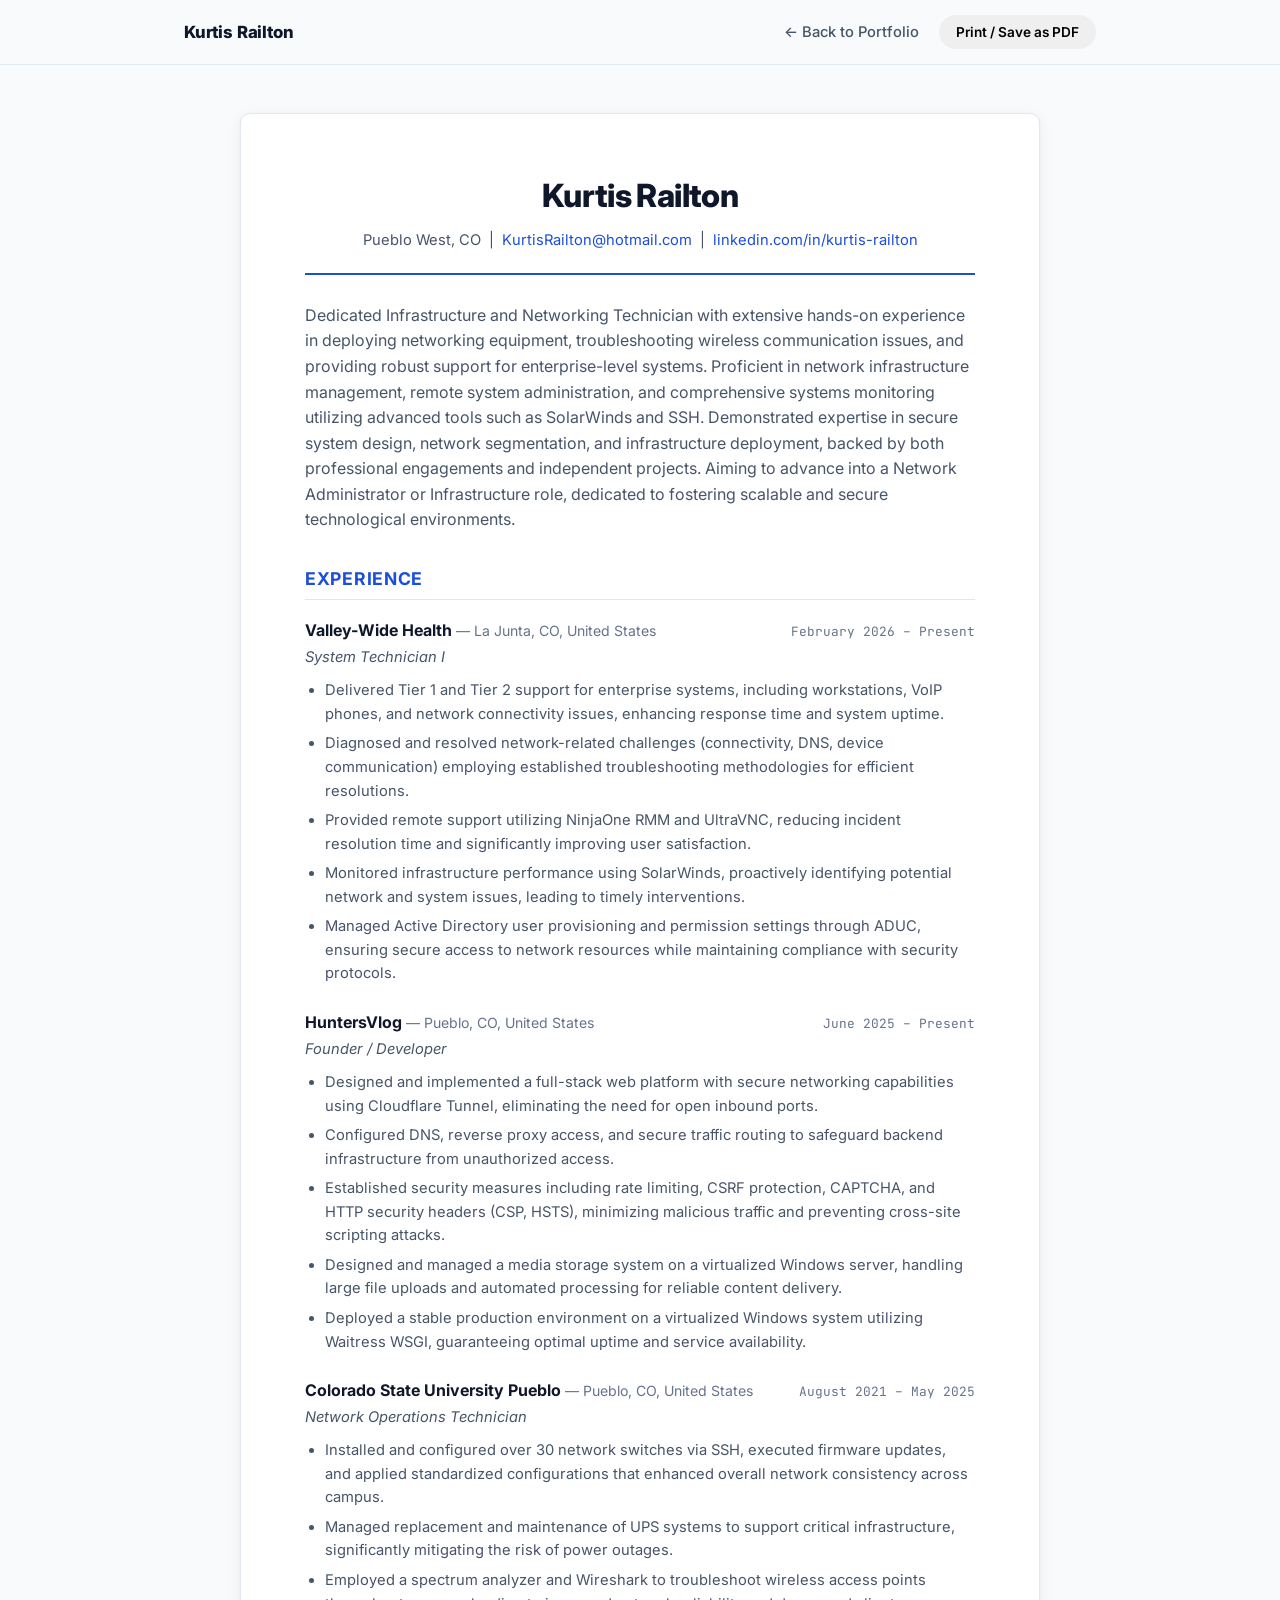
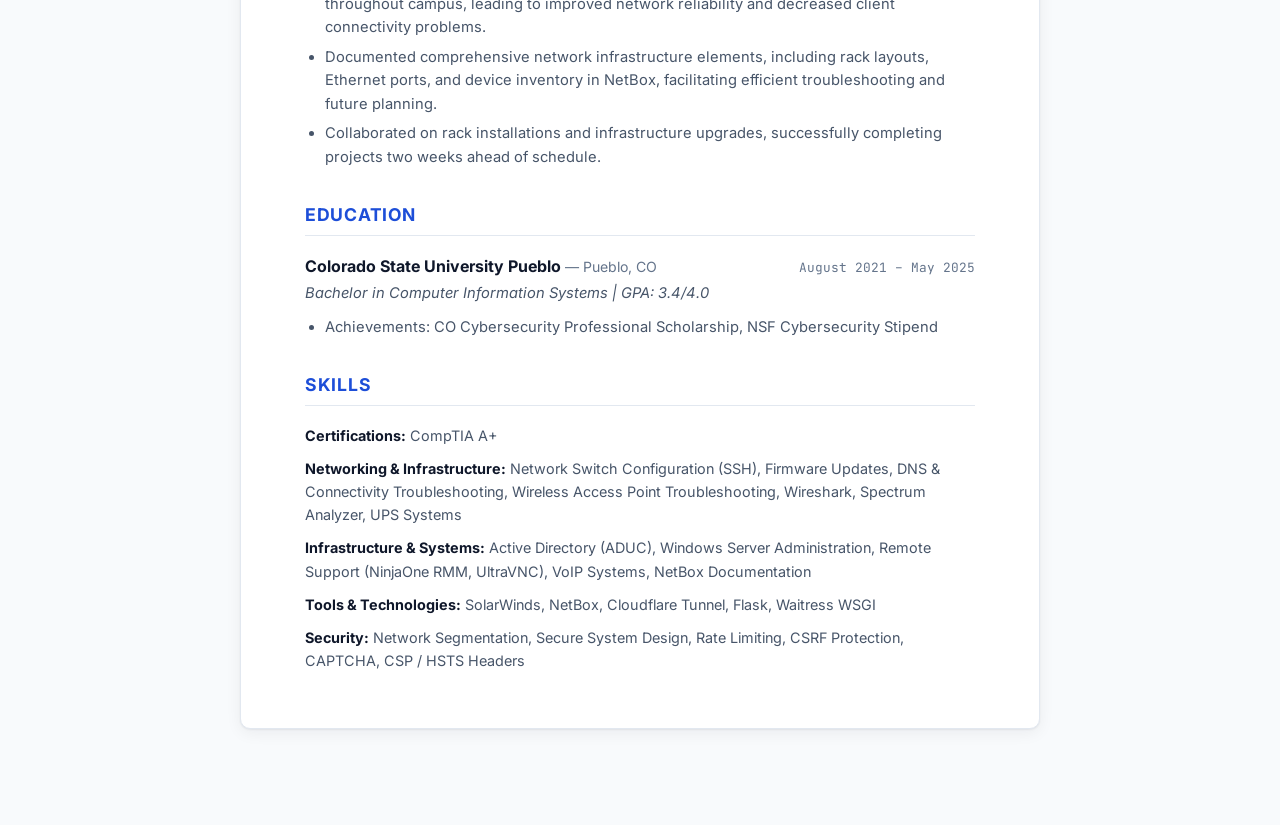
==== resume.html @ d940885b "The Start of the PortFolio" ====
<!DOCTYPE html>
<html lang="en">
<head>
<meta charset="UTF-8">
<meta name="viewport" content="width=device-width, initial-scale=1.0">
<title>Resume — Kurtis Railton</title>
<meta name="description" content="Resume of Kurtis Railton, Infrastructure and Networking Technician.">
<link rel="preconnect" href="https://fonts.googleapis.com">
<link rel="preconnect" href="https://fonts.gstatic.com" crossorigin>
<link href="https://fonts.googleapis.com/css2?family=Inter:wght@400;500;600;700;800&family=JetBrains+Mono:wght@400;500&display=swap" rel="stylesheet">
<link rel="stylesheet" href="css/style.css">
<link rel="stylesheet" href="css/resume.css">
</head>
<body>

<header class="site-header no-print">
  <nav class="nav container">
    <a href="index.html" class="nav-brand">Kurtis Railton</a>
    <ul class="nav-links nav-links-static">
      <li><a href="index.html">← Back to Portfolio</a></li>
      <li><button class="btn btn-small" id="printBtn">Print / Save as PDF</button></li>
    </ul>
  </nav>
</header>

<main class="resume-page">
  <div class="resume-sheet">

    <header class="resume-head">
      <h1>Kurtis Railton</h1>
      <p class="resume-contact">
        Pueblo West, CO &nbsp;|&nbsp;
        <a href="mailto:KurtisRailton@hotmail.com">KurtisRailton@hotmail.com</a> &nbsp;|&nbsp;
        <a href="https://www.linkedin.com/in/kurtis-railton/" target="_blank" rel="noopener">linkedin.com/in/kurtis-railton</a>
      </p>
    </header>

    <section class="resume-section">
      <p class="resume-summary">
        Dedicated Infrastructure and Networking Technician with extensive hands-on experience in
        deploying networking equipment, troubleshooting wireless communication issues, and
        providing robust support for enterprise-level systems. Proficient in network
        infrastructure management, remote system administration, and comprehensive systems
        monitoring utilizing advanced tools such as SolarWinds and SSH. Demonstrated expertise in
        secure system design, network segmentation, and infrastructure deployment, backed by both
        professional engagements and independent projects. Aiming to advance into a Network
        Administrator or Infrastructure role, dedicated to fostering scalable and secure
        technological environments.
      </p>
    </section>

    <section class="resume-section">
      <h2>Experience</h2>

      <div class="resume-entry">
        <div class="resume-entry-head">
          <h3>Valley-Wide Health <span class="resume-loc">— La Junta, CO, United States</span></h3>
          <span class="resume-date">February 2026 – Present</span>
        </div>
        <p class="resume-role">System Technician I</p>
        <ul>
          <li>Delivered Tier 1 and Tier 2 support for enterprise systems, including workstations, VoIP phones, and network connectivity issues, enhancing response time and system uptime.</li>
          <li>Diagnosed and resolved network-related challenges (connectivity, DNS, device communication) employing established troubleshooting methodologies for efficient resolutions.</li>
          <li>Provided remote support utilizing NinjaOne RMM and UltraVNC, reducing incident resolution time and significantly improving user satisfaction.</li>
          <li>Monitored infrastructure performance using SolarWinds, proactively identifying potential network and system issues, leading to timely interventions.</li>
          <li>Managed Active Directory user provisioning and permission settings through ADUC, ensuring secure access to network resources while maintaining compliance with security protocols.</li>
        </ul>
      </div>

      <div class="resume-entry">
        <div class="resume-entry-head">
          <h3>HuntersVlog <span class="resume-loc">— Pueblo, CO, United States</span></h3>
          <span class="resume-date">June 2025 – Present</span>
        </div>
        <p class="resume-role">Founder / Developer</p>
        <ul>
          <li>Designed and implemented a full-stack web platform with secure networking capabilities using Cloudflare Tunnel, eliminating the need for open inbound ports.</li>
          <li>Configured DNS, reverse proxy access, and secure traffic routing to safeguard backend infrastructure from unauthorized access.</li>
          <li>Established security measures including rate limiting, CSRF protection, CAPTCHA, and HTTP security headers (CSP, HSTS), minimizing malicious traffic and preventing cross-site scripting attacks.</li>
          <li>Designed and managed a media storage system on a virtualized Windows server, handling large file uploads and automated processing for reliable content delivery.</li>
          <li>Deployed a stable production environment on a virtualized Windows system utilizing Waitress WSGI, guaranteeing optimal uptime and service availability.</li>
        </ul>
      </div>

      <div class="resume-entry">
        <div class="resume-entry-head">
          <h3>Colorado State University Pueblo <span class="resume-loc">— Pueblo, CO, United States</span></h3>
          <span class="resume-date">August 2021 – May 2025</span>
        </div>
        <p class="resume-role">Network Operations Technician</p>
        <ul>
          <li>Installed and configured over 30 network switches via SSH, executed firmware updates, and applied standardized configurations that enhanced overall network consistency across campus.</li>
          <li>Managed replacement and maintenance of UPS systems to support critical infrastructure, significantly mitigating the risk of power outages.</li>
          <li>Employed a spectrum analyzer and Wireshark to troubleshoot wireless access points throughout campus, leading to improved network reliability and decreased client connectivity problems.</li>
          <li>Documented comprehensive network infrastructure elements, including rack layouts, Ethernet ports, and device inventory in NetBox, facilitating efficient troubleshooting and future planning.</li>
          <li>Collaborated on rack installations and infrastructure upgrades, successfully completing projects two weeks ahead of schedule.</li>
        </ul>
      </div>
    </section>

    <section class="resume-section">
      <h2>Education</h2>
      <div class="resume-entry">
        <div class="resume-entry-head">
          <h3>Colorado State University Pueblo <span class="resume-loc">— Pueblo, CO</span></h3>
          <span class="resume-date">August 2021 – May 2025</span>
        </div>
        <p class="resume-role">Bachelor in Computer Information Systems | GPA: 3.4/4.0</p>
        <ul>
          <li>Achievements: CO Cybersecurity Professional Scholarship, NSF Cybersecurity Stipend</li>
        </ul>
      </div>
    </section>

    <section class="resume-section">
      <h2>Skills</h2>
      <div class="resume-skills">
        <p><strong>Certifications:</strong> CompTIA A+</p>
        <p><strong>Networking &amp; Infrastructure:</strong> Network Switch Configuration (SSH), Firmware Updates, DNS &amp; Connectivity Troubleshooting, Wireless Access Point Troubleshooting, Wireshark, Spectrum Analyzer, UPS Systems</p>
        <p><strong>Infrastructure &amp; Systems:</strong> Active Directory (ADUC), Windows Server Administration, Remote Support (NinjaOne RMM, UltraVNC), VoIP Systems, NetBox Documentation</p>
        <p><strong>Tools &amp; Technologies:</strong> SolarWinds, NetBox, Cloudflare Tunnel, Flask, Waitress WSGI</p>
        <p><strong>Security:</strong> Network Segmentation, Secure System Design, Rate Limiting, CSRF Protection, CAPTCHA, CSP / HSTS Headers</p>
      </div>
    </section>

  </div>
</main>

<script src="js/main.js"></script>
<script>
  document.getElementById('printBtn').addEventListener('click', () => window.print());
</script>
</body>
</html>
---- css/style.css ----
/* ---------- Design tokens ---------- */
:root {
  --bg: #f8fafc;
  --bg-alt: #eef2f7;
  --surface: #ffffff;
  --border: #e2e8f0;
  --text: #0f172a;
  --text-muted: #475569;
  --text-faint: #64748b;
  --accent: #1d4ed8;
  --accent-hover: #1e40af;
  --accent-soft: #dbeafe;
  --shadow: 0 1px 2px rgba(15, 23, 42, 0.06), 0 4px 16px rgba(15, 23, 42, 0.06);
  --radius: 10px;
  --font-sans: 'Inter', system-ui, -apple-system, Segoe UI, sans-serif;
  --font-mono: 'JetBrains Mono', ui-monospace, monospace;
}

@media (prefers-color-scheme: dark) {
  :root {
    --bg: #0b1220;
    --bg-alt: #0f172a;
    --surface: #111c33;
    --border: #1e293b;
    --text: #f1f5f9;
    --text-muted: #cbd5e1;
    --text-faint: #94a3b8;
    --accent: #60a5fa;
    --accent-hover: #93c5fd;
    --accent-soft: #17233d;
    --shadow: 0 1px 2px rgba(0, 0, 0, 0.3), 0 8px 24px rgba(0, 0, 0, 0.35);
  }
}

* { box-sizing: border-box; }
html { scroll-behavior: smooth; }

body {
  margin: 0;
  background: var(--bg);
  color: var(--text);
  font-family: var(--font-sans);
  line-height: 1.6;
  -webkit-font-smoothing: antialiased;
}

.container {
  max-width: 960px;
  margin: 0 auto;
  padding: 0 24px;
}

a { color: var(--accent); text-decoration: none; }
a:hover { color: var(--accent-hover); }

.skip-link {
  position: absolute;
  left: -999px;
  top: 0;
  background: var(--accent);
  color: #fff;
  padding: 10px 16px;
  z-index: 100;
}
.skip-link:focus { left: 8px; top: 8px; }

/* ---------- Header / Nav ---------- */
.site-header {
  position: sticky;
  top: 0;
  z-index: 50;
  background: color-mix(in srgb, var(--bg) 88%, transparent);
  backdrop-filter: blur(8px);
  border-bottom: 1px solid var(--border);
}

.nav {
  display: flex;
  align-items: center;
  justify-content: space-between;
  height: 64px;
}

.nav-brand {
  font-weight: 800;
  font-size: 1.05rem;
  color: var(--text);
  letter-spacing: -0.01em;
}
.nav-brand:hover { color: var(--accent); }

.nav-links {
  list-style: none;
  display: flex;
  align-items: center;
  gap: 28px;
  margin: 0;
  padding: 0;
}

.nav-links a {
  color: var(--text-muted);
  font-size: 0.92rem;
  font-weight: 500;
}
.nav-links a:hover { color: var(--text); }

.nav-cta {
  background: var(--accent);
  color: #fff !important;
  padding: 8px 16px;
  border-radius: 999px;
  font-weight: 600 !important;
}
.nav-cta:hover { background: var(--accent-hover); }

.nav-toggle {
  display: none;
  flex-direction: column;
  gap: 5px;
  background: none;
  border: none;
  cursor: pointer;
  padding: 8px;
}
.nav-toggle span {
  width: 22px;
  height: 2px;
  background: var(--text);
  display: block;
}

/* ---------- Buttons ---------- */
.btn {
  display: inline-flex;
  align-items: center;
  gap: 6px;
  padding: 12px 22px;
  border-radius: 999px;
  font-weight: 600;
  font-size: 0.95rem;
  border: 1px solid transparent;
  cursor: pointer;
  font-family: inherit;
}

.btn-primary {
  background: var(--accent);
  color: #fff !important;
}
.btn-primary:hover { background: var(--accent-hover); }

.btn-ghost {
  background: transparent;
  color: var(--text) !important;
  border-color: var(--border);
}
.btn-ghost:hover { border-color: var(--accent); color: var(--accent) !important; }

.btn-small {
  padding: 8px 16px;
  font-size: 0.85rem;
}

/* ---------- Hero ---------- */
.hero {
  padding: 120px 0 80px;
  background: linear-gradient(180deg, var(--bg) 0%, var(--bg-alt) 100%);
}

.hero-inner { max-width: 760px; }

.eyebrow {
  font-family: var(--font-mono);
  color: var(--accent);
  font-size: 0.85rem;
  font-weight: 500;
  letter-spacing: 0.04em;
  text-transform: uppercase;
  margin: 0 0 12px;
}

.hero h1 {
  font-size: clamp(2.4rem, 5vw, 3.6rem);
  font-weight: 800;
  letter-spacing: -0.03em;
  margin: 0 0 20px;
}

.hero-lede {
  font-size: 1.15rem;
  color: var(--text-muted);
  max-width: 620px;
  margin: 0 0 32px;
}

.hero-actions {
  display: flex;
  gap: 14px;
  margin-bottom: 40px;
  flex-wrap: wrap;
}

.hero-meta {
  list-style: none;
  display: flex;
  gap: 24px;
  flex-wrap: wrap;
  padding: 0;
  margin: 0;
  font-size: 0.92rem;
  color: var(--text-faint);
}

/* ---------- Sections ---------- */
.section { padding: 80px 0; }
.section-alt { background: var(--bg-alt); }

.section-title {
  font-size: 1.9rem;
  font-weight: 800;
  letter-spacing: -0.02em;
  margin: 0 0 32px;
}

.section-lede {
  font-size: 1.05rem;
  color: var(--text-muted);
  max-width: 680px;
}

/* ---------- Timeline (experience/education) ---------- */
.timeline {
  display: flex;
  flex-direction: column;
  gap: 40px;
}

.timeline-item {
  background: var(--surface);
  border: 1px solid var(--border);
  border-radius: var(--radius);
  padding: 28px 32px;
  box-shadow: var(--shadow);
}

.timeline-header {
  display: flex;
  justify-content: space-between;
  align-items: baseline;
  gap: 16px;
  flex-wrap: wrap;
  margin-bottom: 8px;
}

.timeline-header h3 {
  margin: 0;
  font-size: 1.15rem;
  font-weight: 700;
}

.timeline-org {
  margin: 4px 0 0;
  color: var(--accent);
  font-weight: 600;
  font-size: 0.92rem;
}

.timeline-date {
  font-family: var(--font-mono);
  font-size: 0.82rem;
  color: var(--text-faint);
  white-space: nowrap;
}

.timeline-gpa {
  font-weight: 600;
  color: var(--text-muted);
  margin: 4px 0 12px;
}

.timeline-list {
  margin: 16px 0 0;
  padding-left: 20px;
  color: var(--text-muted);
}
.timeline-list li { margin-bottom: 8px; }
.timeline-list li:last-child { margin-bottom: 0; }

/* ---------- Skills ---------- */
.skills-grid {
  display: grid;
  grid-template-columns: repeat(auto-fit, minmax(220px, 1fr));
  gap: 20px;
}

.skill-card {
  background: var(--surface);
  border: 1px solid var(--border);
  border-radius: var(--radius);
  padding: 24px;
  box-shadow: var(--shadow);
}

.skill-card h3 {
  margin: 0 0 14px;
  font-size: 1rem;
  font-weight: 700;
  color: var(--accent);
}

.tag-list {
  list-style: none;
  margin: 0;
  padding: 0;
  display: flex;
  flex-direction: column;
  gap: 8px;
  font-size: 0.9rem;
  color: var(--text-muted);
}

.tag-list li::before {
  content: "▹ ";
  color: var(--accent);
}

.cert-line {
  margin-top: 28px;
  color: var(--text-muted);
}

/* ---------- Projects ---------- */
.project-card {
  background: var(--surface);
  border: 1px solid var(--border);
  border-radius: var(--radius);
  padding: 32px;
  box-shadow: var(--shadow);
}

.project-card-header {
  display: flex;
  justify-content: space-between;
  align-items: center;
  gap: 16px;
  flex-wrap: wrap;
  margin-bottom: 6px;
}

.project-card-header h3 {
  margin: 0;
  font-size: 1.25rem;
  font-weight: 700;
}

.project-role {
  font-family: var(--font-mono);
  font-size: 0.82rem;
  color: var(--text-faint);
  margin: 0 0 16px;
}

.project-card p:last-child { color: var(--text-muted); margin: 0; }

/* ---------- Contact ---------- */
.section-contact { text-align: center; }
.contact-inner { display: flex; flex-direction: column; align-items: center; }
.contact-links {
  display: flex;
  gap: 14px;
  flex-wrap: wrap;
  justify-content: center;
  margin-top: 12px;
}

/* ---------- Footer ---------- */
.site-footer {
  border-top: 1px solid var(--border);
  padding: 28px 0;
}
.footer-inner {
  display: flex;
  justify-content: space-between;
  flex-wrap: wrap;
  gap: 8px;
  color: var(--text-faint);
  font-size: 0.85rem;
}

/* ---------- Responsive ---------- */
@media (max-width: 720px) {
  .nav-toggle { display: flex; }
  .nav-links {
    position: absolute;
    top: 64px;
    left: 0;
    right: 0;
    background: var(--surface);
    border-bottom: 1px solid var(--border);
    flex-direction: column;
    align-items: flex-start;
    gap: 0;
    padding: 8px 24px 20px;
    display: none;
  }
  .nav-links.open { display: flex; }
  .nav-links li { width: 100%; padding: 10px 0; }
  .nav-cta { display: inline-block; margin-top: 8px; }

  .hero { padding: 100px 0 60px; }
  .section { padding: 56px 0; }
  .timeline-item, .project-card { padding: 22px; }
}
---- css/resume.css ----
.nav-links-static {
  display: flex;
  align-items: center;
  gap: 20px;
}
.nav-links-static a { color: var(--text-muted); font-size: 0.92rem; }

.resume-page {
  padding: 48px 24px 96px;
  display: flex;
  justify-content: center;
}

.resume-sheet {
  background: var(--surface);
  border: 1px solid var(--border);
  border-radius: var(--radius);
  box-shadow: var(--shadow);
  max-width: 800px;
  width: 100%;
  padding: 56px 64px;
}

.resume-head {
  text-align: center;
  margin-bottom: 28px;
  padding-bottom: 20px;
  border-bottom: 2px solid var(--accent);
}

.resume-head h1 {
  margin: 0 0 8px;
  font-size: 2rem;
  font-weight: 800;
  letter-spacing: -0.02em;
}

.resume-contact {
  color: var(--text-muted);
  font-size: 0.92rem;
  margin: 0;
}

.resume-section { margin-bottom: 32px; }
.resume-section:last-child { margin-bottom: 0; }

.resume-section h2 {
  font-size: 1.1rem;
  font-weight: 700;
  text-transform: uppercase;
  letter-spacing: 0.04em;
  color: var(--accent);
  margin: 0 0 18px;
  padding-bottom: 6px;
  border-bottom: 1px solid var(--border);
}

.resume-summary {
  color: var(--text-muted);
  margin: 0;
}

.resume-entry { margin-bottom: 24px; }
.resume-entry:last-child { margin-bottom: 0; }

.resume-entry-head {
  display: flex;
  justify-content: space-between;
  align-items: baseline;
  gap: 12px;
  flex-wrap: wrap;
}

.resume-entry-head h3 {
  margin: 0;
  font-size: 1rem;
  font-weight: 700;
}

.resume-loc {
  font-weight: 400;
  color: var(--text-faint);
  font-size: 0.88rem;
}

.resume-date {
  font-family: var(--font-mono);
  font-size: 0.8rem;
  color: var(--text-faint);
  white-space: nowrap;
}

.resume-role {
  font-style: italic;
  color: var(--text-muted);
  margin: 2px 0 10px;
  font-size: 0.92rem;
}

.resume-entry ul {
  margin: 0;
  padding-left: 20px;
  color: var(--text-muted);
  font-size: 0.92rem;
}
.resume-entry ul li { margin-bottom: 6px; }
.resume-entry ul li:last-child { margin-bottom: 0; }

.resume-skills p {
  margin: 0 0 10px;
  font-size: 0.9rem;
  color: var(--text-muted);
}
.resume-skills p:last-child { margin-bottom: 0; }
.resume-skills strong { color: var(--text); }

@media (max-width: 640px) {
  .resume-sheet { padding: 32px 24px; }
}

/* ---------- Print ---------- */
@media print {
  .no-print { display: none !important; }
  body { background: #fff; }
  .resume-page { padding: 0; }
  .resume-sheet {
    box-shadow: none;
    border: none;
    max-width: 100%;
    padding: 0;
  }
  a { color: inherit; text-decoration: none; }
}
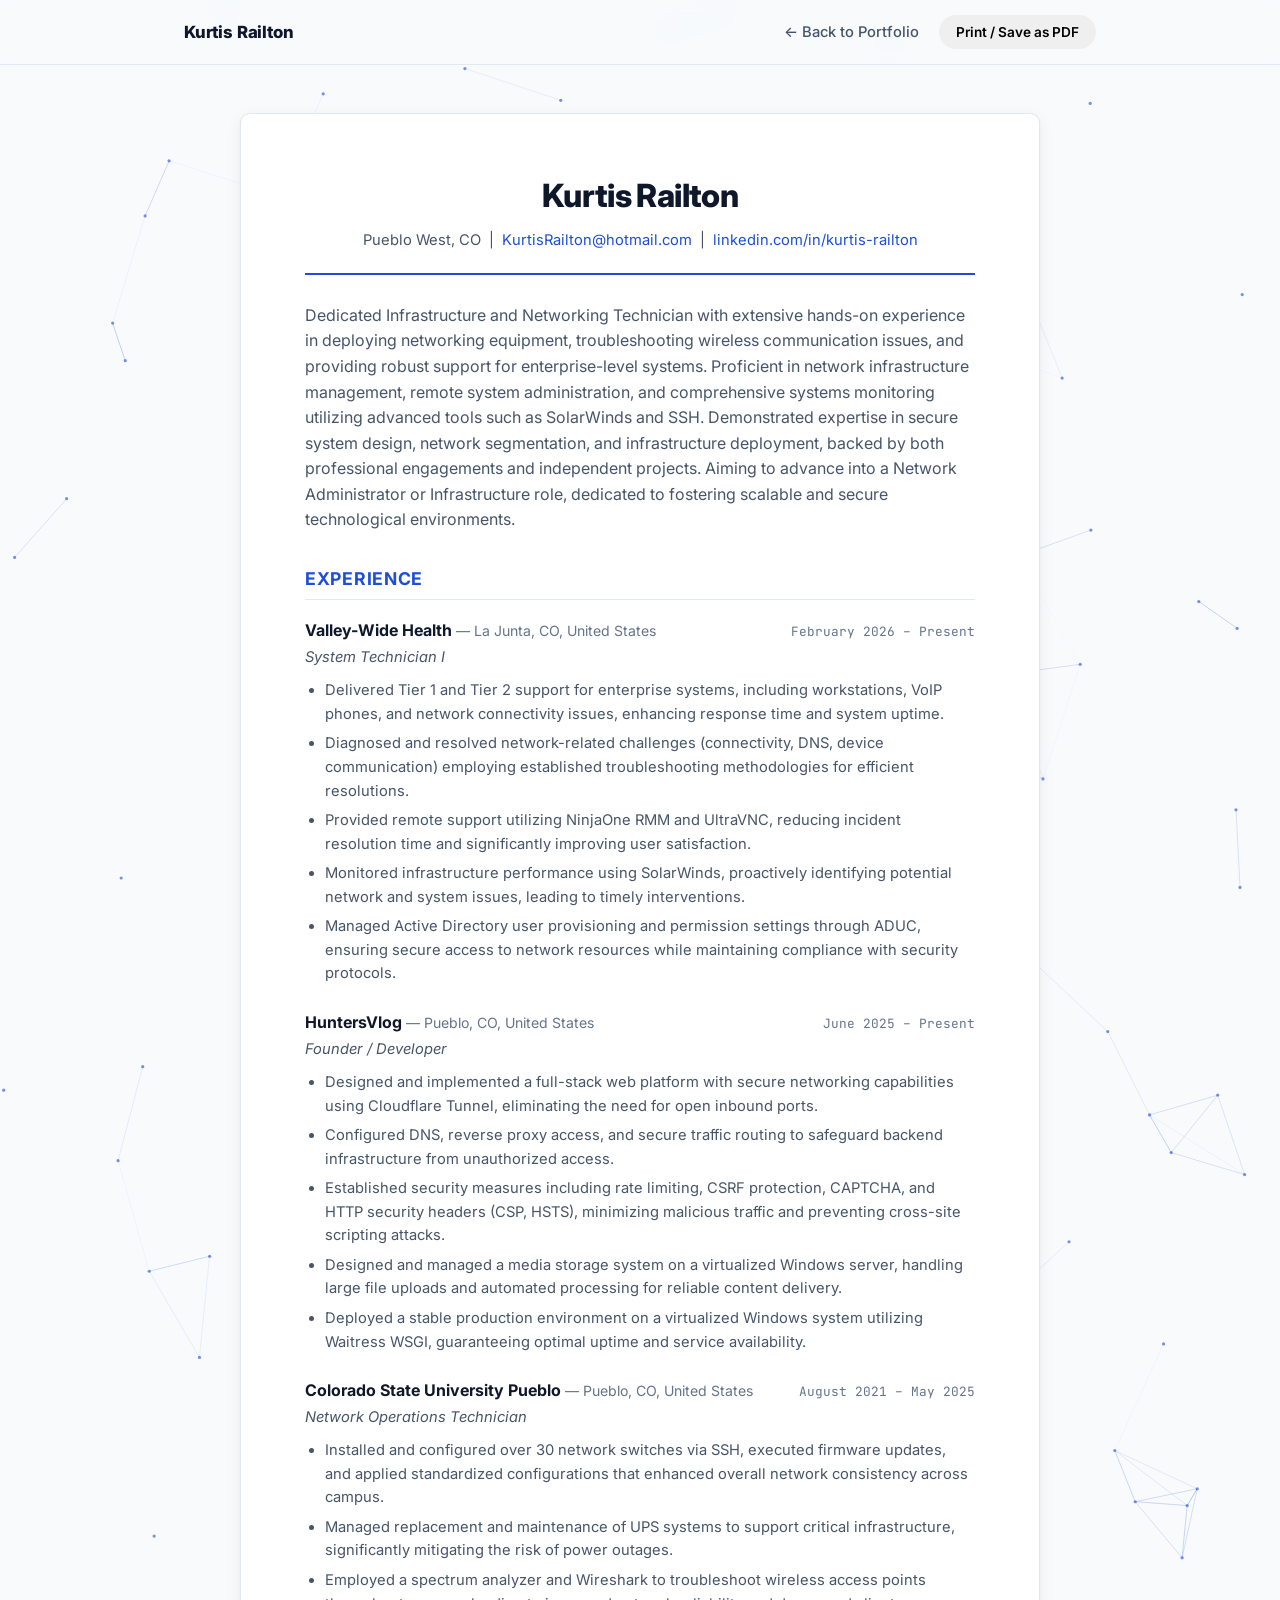
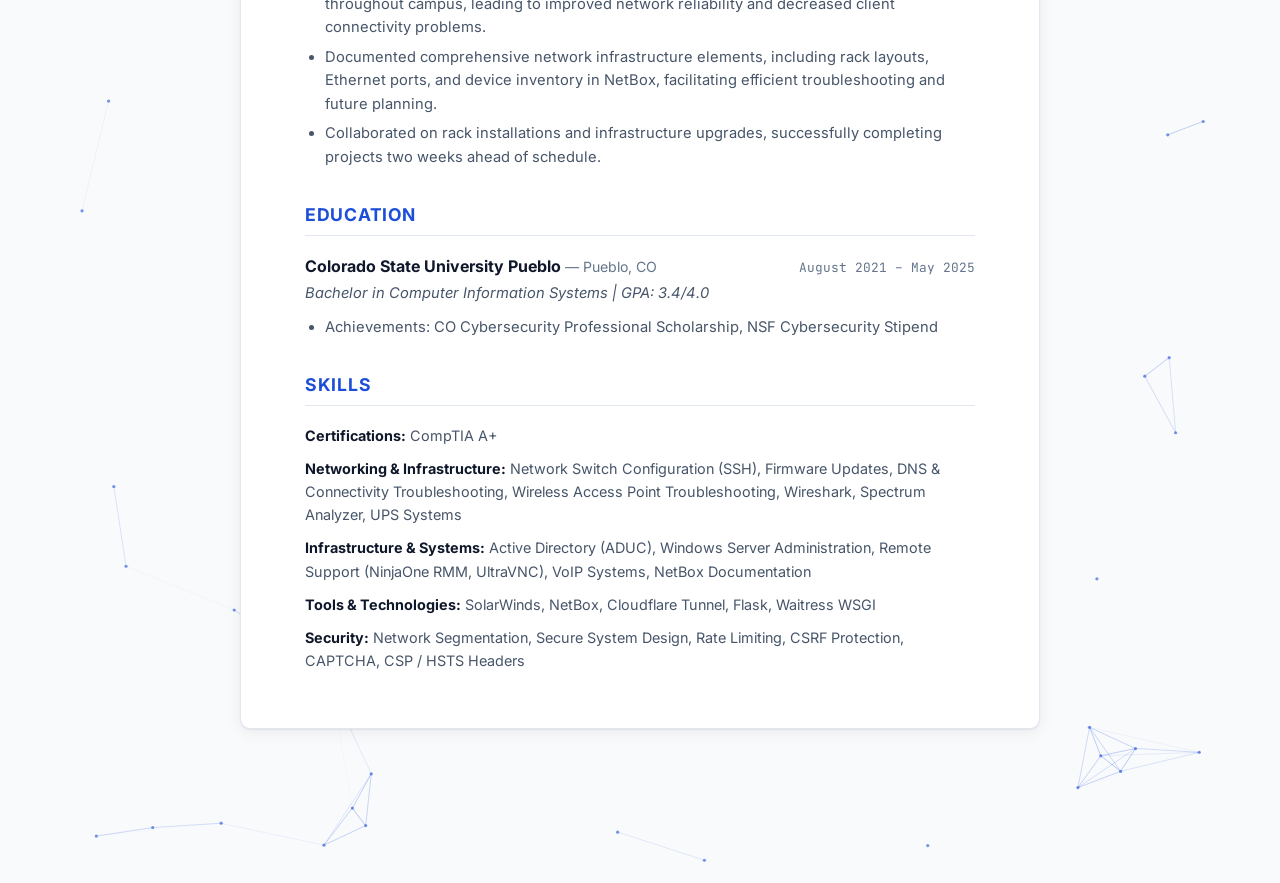
==== commit 38f1a1bc: "Resume background update Changed the background of the resume to match the rest of the site" ====
--- a/resume.html
+++ b/resume.html
@@ -12,6 +12,8 @@
 <link rel="stylesheet" href="css/resume.css">
 </head>
 <body>
+
+<canvas id="bgCanvas" class="bg-canvas" aria-hidden="true"></canvas>
 
 <header class="site-header no-print">
   <nav class="nav container">
--- a/css/style.css
+++ b/css/style.css
@@ -37,11 +37,19 @@
 
 body {
   margin: 0;
-  background: var(--bg);
   color: var(--text);
   font-family: var(--font-sans);
   line-height: 1.6;
   -webkit-font-smoothing: antialiased;
+}
+
+.bg-canvas {
+  position: absolute;
+  top: 0;
+  left: 0;
+  z-index: -1;
+  background: var(--bg);
+  pointer-events: none;
 }
 
 .container {
@@ -99,11 +107,28 @@
 }
 
 .nav-links a {
+  position: relative;
   color: var(--text-muted);
   font-size: 0.92rem;
   font-weight: 500;
 }
 .nav-links a:hover { color: var(--text); }
+
+.nav-links a::after {
+  content: "";
+  position: absolute;
+  left: 0;
+  right: 100%;
+  bottom: -6px;
+  height: 2px;
+  background: var(--accent);
+  transition: right 0.25s ease;
+}
+.nav-links a:hover::after,
+.nav-links a.active::after { right: 0; }
+
+.nav-links a.active { color: var(--text); }
+.nav-links .nav-cta::after { content: none; }
 
 .nav-cta {
   background: var(--accent);
@@ -165,7 +190,6 @@
 /* ---------- Hero ---------- */
 .hero {
   padding: 120px 0 80px;
-  background: linear-gradient(180deg, var(--bg) 0%, var(--bg-alt) 100%);
 }
 
 .hero-inner { max-width: 760px; }
@@ -214,7 +238,6 @@
 
 /* ---------- Sections ---------- */
 .section { padding: 80px 0; }
-.section-alt { background: var(--bg-alt); }
 
 .section-title {
   font-size: 1.9rem;
@@ -242,6 +265,11 @@
   border-radius: var(--radius);
   padding: 28px 32px;
   box-shadow: var(--shadow);
+  transition: transform 0.25s ease, box-shadow 0.25s ease;
+}
+.timeline-item:hover {
+  transform: translateY(-4px);
+  box-shadow: 0 4px 6px rgba(15, 23, 42, 0.08), 0 12px 28px rgba(15, 23, 42, 0.1);
 }
 
 .timeline-header {
@@ -300,6 +328,11 @@
   border-radius: var(--radius);
   padding: 24px;
   box-shadow: var(--shadow);
+  transition: transform 0.25s ease, box-shadow 0.25s ease;
+}
+.skill-card:hover {
+  transform: translateY(-4px);
+  box-shadow: 0 4px 6px rgba(15, 23, 42, 0.08), 0 12px 28px rgba(15, 23, 42, 0.1);
 }
 
 .skill-card h3 {
@@ -337,6 +370,11 @@
   border-radius: var(--radius);
   padding: 32px;
   box-shadow: var(--shadow);
+  transition: transform 0.25s ease, box-shadow 0.25s ease;
+}
+.project-card:hover {
+  transform: translateY(-4px);
+  box-shadow: 0 4px 6px rgba(15, 23, 42, 0.08), 0 12px 28px rgba(15, 23, 42, 0.1);
 }
 
 .project-card-header {
@@ -374,18 +412,80 @@
   margin-top: 12px;
 }
 
+/* ---------- Scroll reveal ---------- */
+.reveal {
+  opacity: 0;
+  transform: translateY(18px);
+  transition: opacity 0.6s ease, transform 0.6s ease;
+}
+.reveal.in-view {
+  opacity: 1;
+  transform: none;
+}
+
+/* ---------- Back to top ---------- */
+.back-to-top {
+  position: fixed;
+  right: 20px;
+  bottom: 20px;
+  width: 44px;
+  height: 44px;
+  border-radius: 50%;
+  border: 1px solid var(--border);
+  background: var(--surface);
+  color: var(--text);
+  box-shadow: var(--shadow);
+  font-size: 1.1rem;
+  line-height: 1;
+  cursor: pointer;
+  display: flex;
+  align-items: center;
+  justify-content: center;
+  opacity: 0;
+  visibility: hidden;
+  transform: translateY(8px);
+  transition: opacity 0.25s ease, transform 0.25s ease, background 0.2s ease, color 0.2s ease, border-color 0.2s ease;
+  z-index: 60;
+}
+.back-to-top.visible {
+  opacity: 1;
+  visibility: visible;
+  transform: none;
+}
+.back-to-top:hover {
+  background: var(--accent);
+  color: #fff;
+  border-color: var(--accent);
+}
+
+@media (prefers-reduced-motion: reduce) {
+  .reveal {
+    opacity: 1;
+    transform: none;
+    transition: none;
+  }
+  .back-to-top { transition: opacity 0.01s linear; }
+  .timeline-item, .skill-card, .project-card { transition: none; }
+}
+
 /* ---------- Footer ---------- */
 .site-footer {
   border-top: 1px solid var(--border);
   padding: 28px 0;
 }
+
 .footer-inner {
   display: flex;
   justify-content: space-between;
   flex-wrap: wrap;
   gap: 8px;
+  padding-right: 56px;
   color: var(--text-faint);
   font-size: 0.85rem;
+}
+
+.huntersvlogFoot {
+  margin-right: 20px;
 }
 
 /* ---------- Responsive ---------- */
@@ -411,4 +511,13 @@
   .hero { padding: 100px 0 60px; }
   .section { padding: 56px 0; }
   .timeline-item, .project-card { padding: 22px; }
-}
+
+  .back-to-top { width: 40px; height: 40px; right: 16px; bottom: 16px; }
+  .footer-inner {
+    flex-direction: column;
+    align-items: center;
+    text-align: center;
+    padding-right: 0;
+    padding-bottom: 48px;
+  }
+}
--- a/css/resume.css
+++ b/css/resume.css
@@ -121,6 +121,7 @@
 /* ---------- Print ---------- */
 @media print {
   .no-print { display: none !important; }
+  .bg-canvas { display: none !important; }
   body { background: #fff; }
   .resume-page { padding: 0; }
   .resume-sheet {
